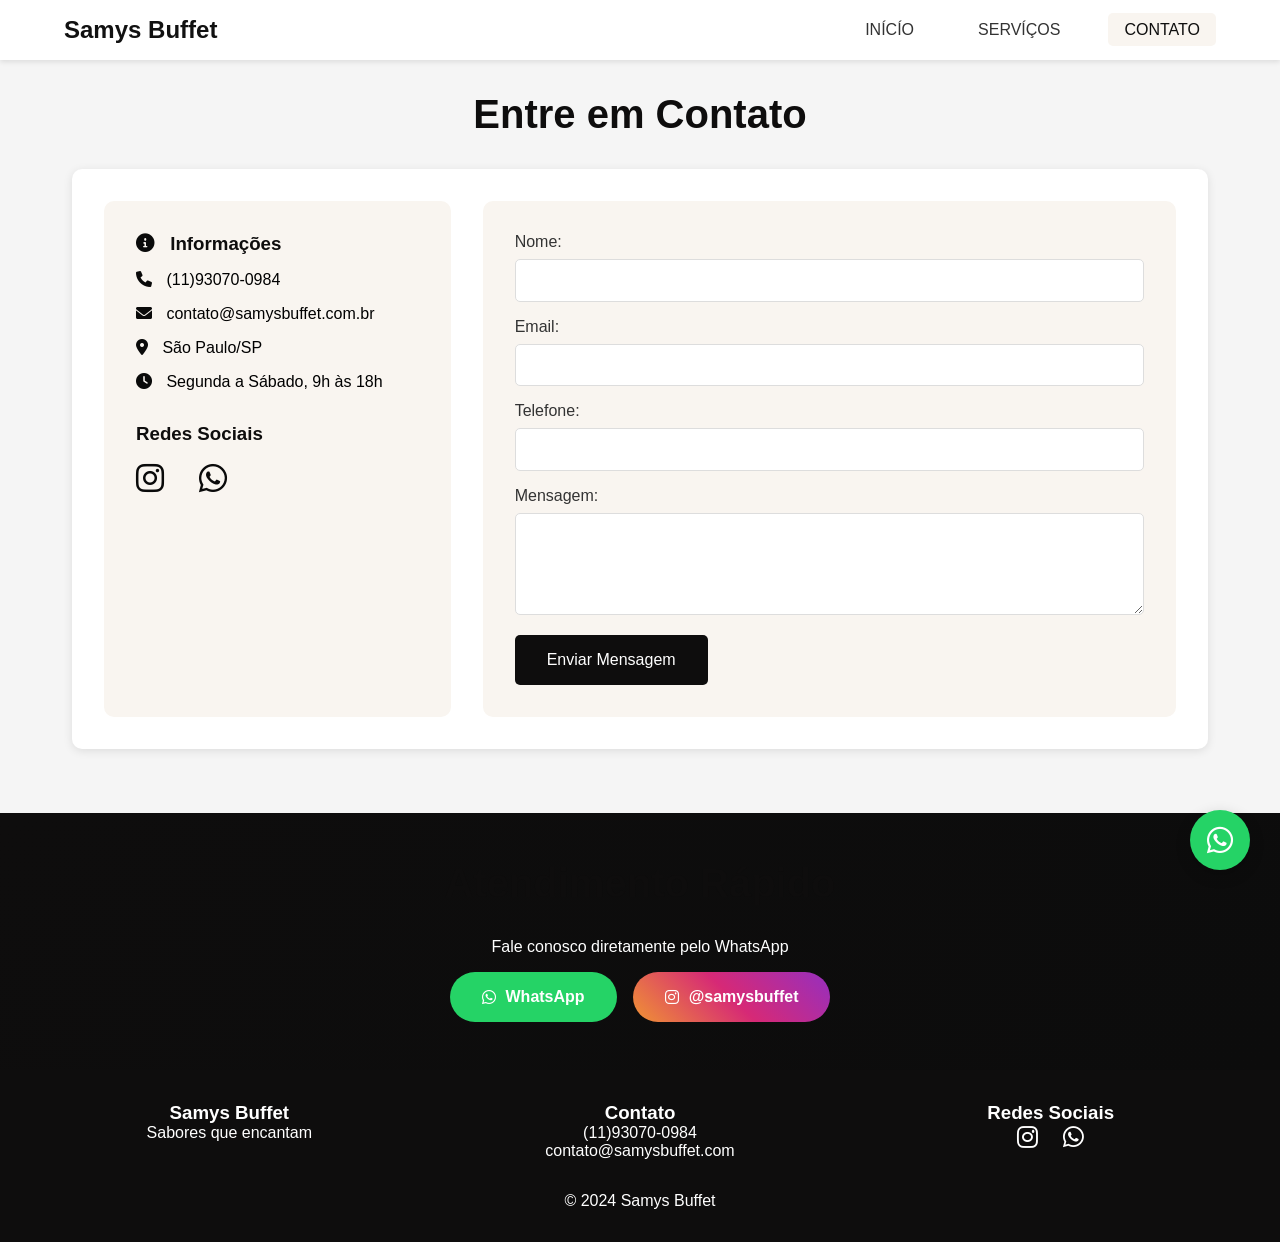
==== contato.html @ 35c90735 "Samys Buffet Eventos" ====
<!DOCTYPE html>
<html lang="pt-BR">
<head>
    <meta charset="UTF-8">
    <meta name="viewport" content="width=device-width, initial-scale=1.0">
    <title>Samys Buffet - Contato</title>
    <link rel="stylesheet" href="https://cdnjs.cloudflare.com/ajax/libs/font-awesome/6.0.0-beta3/css/all.min.css">
    <style>
        * {
            margin: 0;
            padding: 0;
            box-sizing: border-box;
        }

        body {
            font-family: Arial, sans-serif;
            background: #f5f5f5;
        }

        .navbar {
            background: white;
            padding: 1rem 5%;
            display: flex;
            justify-content: space-between;
            align-items: center;
            box-shadow: 0 2px 5px rgba(0,0,0,0.1);
        }

        .logo h1 {
            color: #111111;
        }

        .nav-links {
            display: flex;
            list-style: none;
            gap: 2rem;
        }

        .nav-links a {
            text-decoration: none;
            color: #333;
            padding: 0.5rem 1rem;
        }

        .nav-links a.active,
        .nav-links a:hover {
            color: #0f0f0f;
            background: #f9f5f0;
            border-radius: 5px;
        }

        .container {
            max-width: 1200px;
            margin: 0 auto;
            padding: 2rem;
        }

        h2 {
            text-align: center;
            color: #0e0d0d;
            font-size: 2.5rem;
            margin-bottom: 2rem;
        }

        .contact-content {
            display: grid;
            grid-template-columns: 1fr 2fr;
            gap: 2rem;
            background: white;
            padding: 2rem;
            border-radius: 10px;
            box-shadow: 0 2px 10px rgba(0,0,0,0.1);
        }

        .contact-info {
            background: #f9f5f0;
            padding: 2rem;
            border-radius: 10px;
        }

        .contact-info h3 {
            color: #0e0d0d;
            margin-bottom: 1rem;
        }

        .contact-info p {
            margin-bottom: 1rem;
        }

        .contact-info i {
            color: #0a0a0a;
            margin-right: 10px;
        }

        .contact-form {
            background: #f9f5f0;
            padding: 2rem;
            border-radius: 10px;
        }

        .form-group {
            margin-bottom: 1rem;
        }

        .form-group label {
            display: block;
            margin-bottom: 0.5rem;
            color: #333;
        }

        .form-group input,
        .form-group textarea {
            width: 100%;
            padding: 0.8rem;
            border: 1px solid #ddd;
            border-radius: 5px;
        }

        .btn-primary {
            background: #0e0d0d;
            color: white;
            padding: 1rem 2rem;
            border: none;
            border-radius: 5px;
            cursor: pointer;
            font-size: 1rem;
        }

        .btn-primary:hover {
            background: #0e0d0d;
        }

        .social-section {
            background: linear-gradient(135deg, #0e0d0d, #0c0c0c);
            color: white;
            padding: 3rem;
            text-align: center;
            margin-top: 2rem;
        }

        .social-buttons {
            display: flex;
            justify-content: center;
            gap: 1rem;
            margin-top: 1rem;
            flex-wrap: wrap;
        }

        .btn-social {
            display: inline-flex;
            align-items: center;
            gap: 10px;
            padding: 1rem 2rem;
            border-radius: 50px;
            text-decoration: none;
            font-weight: bold;
            color: white;
        }

        .btn-whatsapp { background: #25D366; }
        .btn-instagram { background: linear-gradient(45deg, #f09433, #d62976, #962fbf); }

        .whatsapp-float {
            position: fixed;
            bottom: 30px;
            right: 30px;
            background: #25D366;
            color: white;
            width: 60px;
            height: 60px;
            border-radius: 50%;
            display: flex;
            align-items: center;
            justify-content: center;
            font-size: 30px;
            text-decoration: none;
            box-shadow: 0 5px 15px rgba(0,0,0,0.2);
            z-index: 1000;
        }

        footer {
            background: #0e0d0d;
            color: white;
            padding: 2rem;
            text-align: center;
        }

        .footer-content {
            display: grid;
            grid-template-columns: repeat(auto-fit, minmax(200px, 1fr));
            gap: 2rem;
            max-width: 1200px;
            margin: 0 auto;
        }

        .footer-social a {
            color: white;
            font-size: 1.5rem;
            margin: 0 10px;
        }

        @media (max-width: 768px) {
            .navbar { flex-direction: column; }
            .nav-links { flex-wrap: wrap; justify-content: center; }
            .contact-content { grid-template-columns: 1fr; }
        }
    </style>
</head>
<body>
    <header>
        <nav class="navbar">
            <div class="logo">
                <h1>Samys Buffet</h1>
            </div>
            <ul class="nav-links">
                <li><a href="index.html">INÍCÍO</a></li>
                <li><a href="servicos.html">SERVÍÇOS</a></li>
                <li><a href="contato.html" class="active">CONTATO</a></li>
            </ul>
        </nav>
    </header>

    <main>
        <div class="container">
            <h2>Entre em Contato</h2>
            
            <div class="contact-content">
                <div class="contact-info">
                    <h3><i class="fas fa-info-circle"></i> Informações</h3>
                    <p><i class="fas fa-phone"></i> (11)93070-0984 </p>
                    <p><i class="fas fa-envelope"></i> contato@samysbuffet.com.br</p>
                    <p><i class="fas fa-map-marker-alt"></i> São Paulo/SP</p>
                    <p><i class="fas fa-clock"></i> Segunda a Sábado, 9h às 18h</p>
                    
                    <h3 style="margin-top: 2rem;">Redes Sociais</h3>
                    <div style="font-size: 2rem;">
                        <a href="https://instagram.com/samysbuffet" style="color: #0f0f0f; margin-right: 1rem;"><i class="fab fa-instagram"></i></a>
                        <a href="https://wa.me/5511930700984" style="color: #1b1b1a;"><i class="fab fa-whatsapp"></i></a>
                    </div>
                </div>
                
                <form class="contact-form" onsubmit="event.preventDefault(); alert('Mensagem enviada!'); this.reset();">
                    <div class="form-group">
                        <label for="name">Nome:</label>
                        <input type="text" id="name" required>
                    </div>
                    
                    <div class="form-group">
                        <label for="email">Email:</label>
                        <input type="email" id="email" required>
                    </div>
                    
                    <div class="form-group">
                        <label for="phone">Telefone:</label>
                        <input type="tel" id="phone">
                    </div>
                    
                    <div class="form-group">
                        <label for="message">Mensagem:</label>
                        <textarea id="message" rows="5" required></textarea>
                    </div>
                    
                    <button type="submit" class="btn-primary">Enviar Mensagem</button>
                </form>
            </div>
        </div>

        <section class="social-section">
            <h2>Atendimento Rápido</h2>
            <p>Fale conosco diretamente pelo WhatsApp</p>
            <div class="social-buttons">
                <a href="https://wa.me/55119930700984" class="btn-social btn-whatsapp" target="_blank">
                    <i class="fab fa-whatsapp"></i> WhatsApp
                </a>
                <a href="https://instagram.com/samysbuffet" class="btn-social btn-instagram" target="_blank">
                    <i class="fab fa-instagram"></i> @samysbuffet
                </a>
            </div>
        </section>

        <a href="https://wa.me/55119930700984" class="whatsapp-float" target="_blank">
            <i class="fab fa-whatsapp"></i>
        </a>
    </main>

    <footer>
        <div class="footer-content">
            <div>
                <h3>Samys Buffet</h3>
                <p>Sabores que encantam</p>
            </div>
            <div>
                <h3>Contato</h3>
                <p>(11)93070-0984 </p>
                <p>contato@samysbuffet.com</p>
            </div>
            <div>
                <h3>Redes Sociais</h3>
                <div class="footer-social">
                    <a href="https://instagram.com/samysbuffet"><i class="fab fa-instagram"></i></a>
                    <a href="https://wa.me/55119930700984"><i class="fab fa-whatsapp"></i></a>
                </div>
            </div>
        </div>
        <p style="margin-top: 2rem;">&copy; 2024 Samys Buffet</p>
    </footer>
</body>
</html>
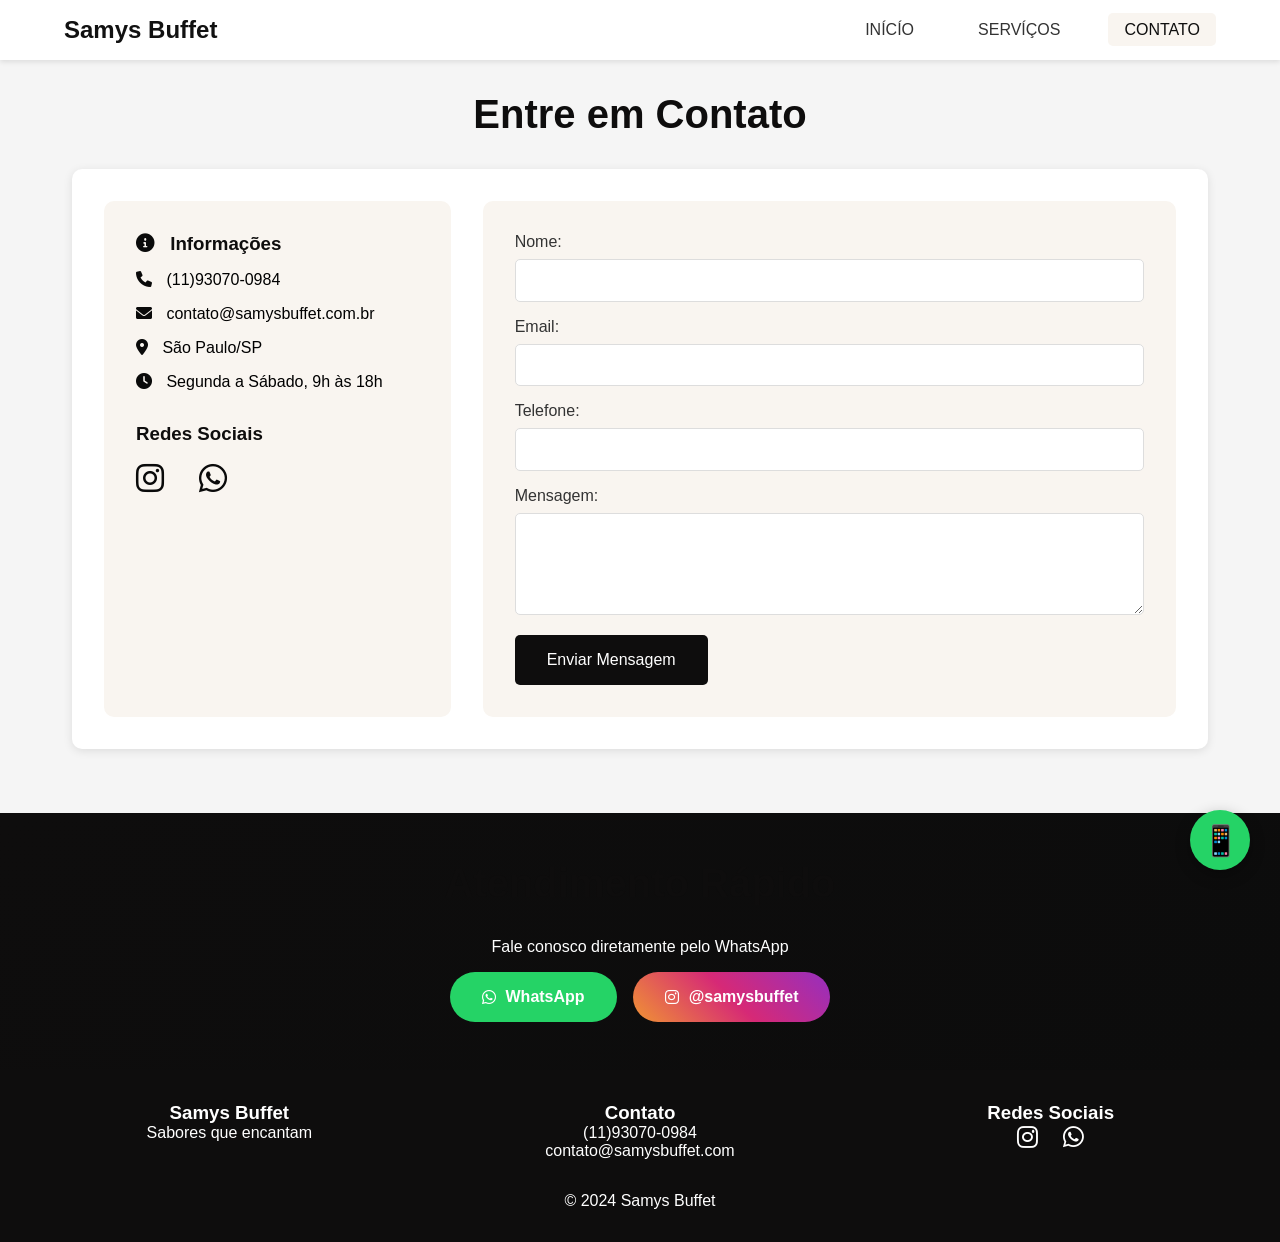
==== commit 16527c20: "reparando telefone" ====
--- a/contato.html
+++ b/contato.html
@@ -277,10 +277,12 @@
                 </a>
             </div>
         </section>
-
-        <a href="https://wa.me/55119930700984" class="whatsapp-float" target="_blank">
-            <i class="fab fa-whatsapp"></i>
-        </a>
+<!-- WHATSAPP FLOAT - CORRETO -->
+<a href="https://wa.me/5511930700984?text=Olá!%20Gostaria%20de%20informações%20sobre%20o%20buffet" 
+   style="position: fixed; bottom: 30px; right: 30px; background-color: #25D366; color: white; width: 60px; height: 60px; border-radius: 50%; display: flex; align-items: center; justify-content: center; font-size: 30px; text-decoration: none; box-shadow: 0 5px 15px rgba(0,0,0,0.3); z-index: 1000;" 
+   target="_blank">
+    📱
+</a>
     </main>
 
     <footer>
@@ -298,7 +300,7 @@
                 <h3>Redes Sociais</h3>
                 <div class="footer-social">
                     <a href="https://instagram.com/samysbuffet"><i class="fab fa-instagram"></i></a>
-                    <a href="https://wa.me/55119930700984"><i class="fab fa-whatsapp"></i></a>
+                    <a href="https://wa.me/5511930700984"><i class="fab fa-whatsapp"></i></a>
                 </div>
             </div>
         </div>
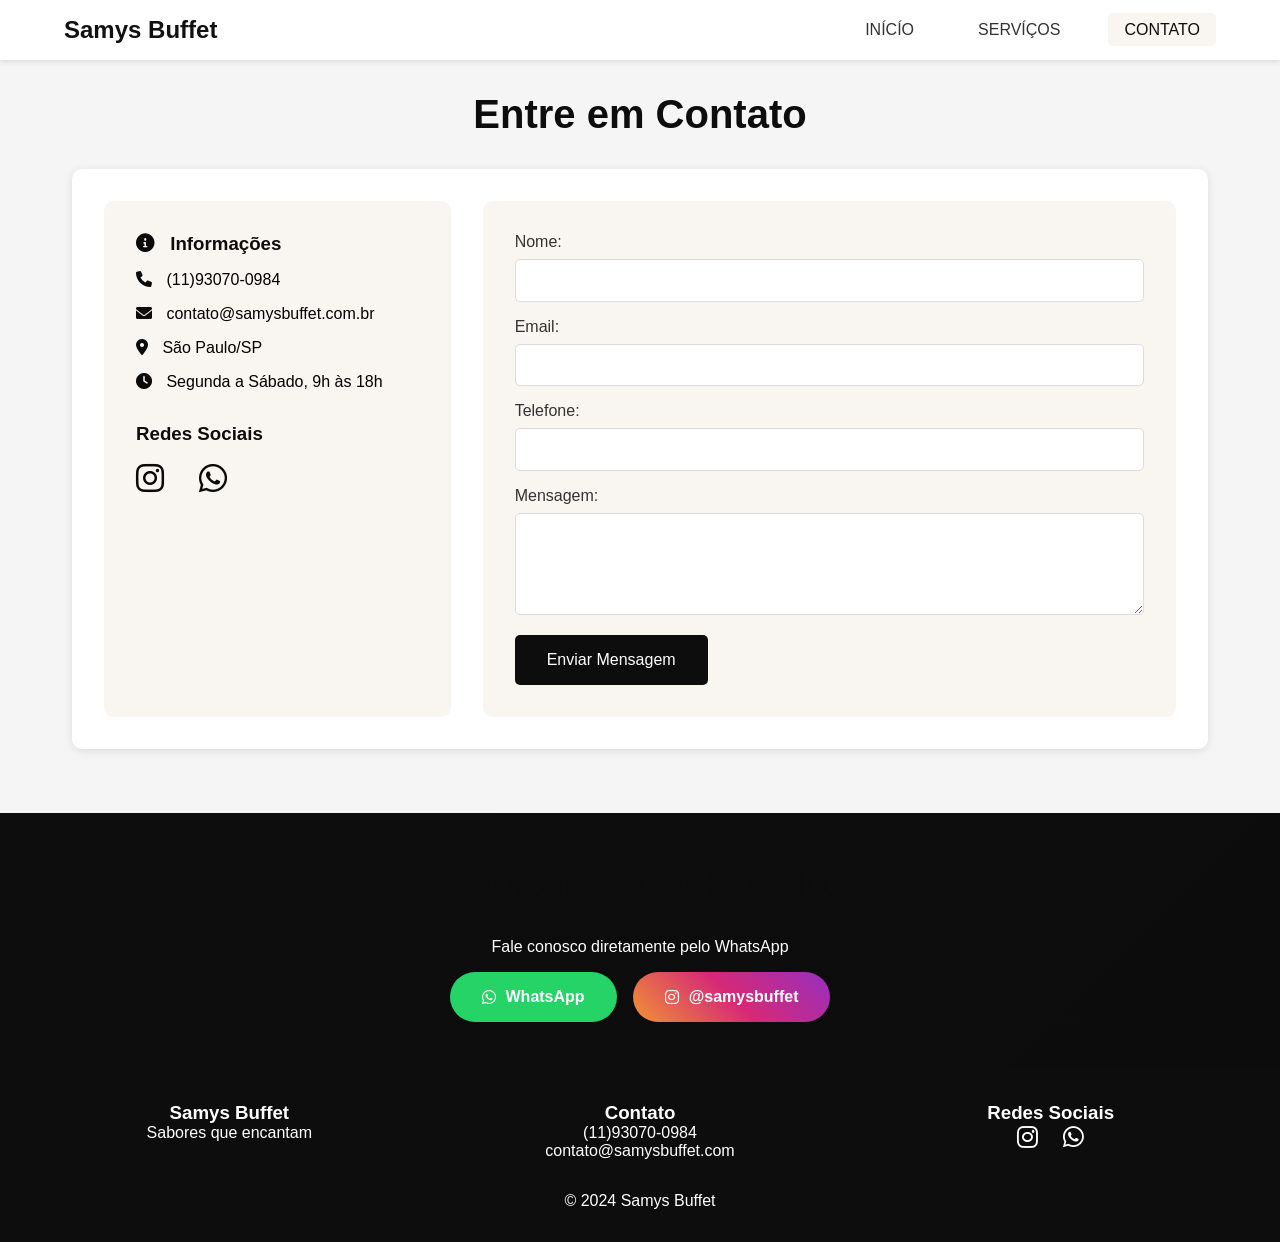
==== commit d978298a: "ajustes nos botões contatos" ====
--- a/contato.html
+++ b/contato.html
@@ -269,7 +269,7 @@
             <h2>Atendimento Rápido</h2>
             <p>Fale conosco diretamente pelo WhatsApp</p>
             <div class="social-buttons">
-                <a href="https://wa.me/55119930700984" class="btn-social btn-whatsapp" target="_blank">
+                <a href="https://wa.me/5511930700984" class="btn-social btn-whatsapp" target="_blank">
                     <i class="fab fa-whatsapp"></i> WhatsApp
                 </a>
                 <a href="https://instagram.com/samysbuffet" class="btn-social btn-instagram" target="_blank">
@@ -277,12 +277,6 @@
                 </a>
             </div>
         </section>
-<!-- WHATSAPP FLOAT - CORRETO -->
-<a href="https://wa.me/5511930700984?text=Olá!%20Gostaria%20de%20informações%20sobre%20o%20buffet" 
-   style="position: fixed; bottom: 30px; right: 30px; background-color: #25D366; color: white; width: 60px; height: 60px; border-radius: 50%; display: flex; align-items: center; justify-content: center; font-size: 30px; text-decoration: none; box-shadow: 0 5px 15px rgba(0,0,0,0.3); z-index: 1000;" 
-   target="_blank">
-    📱
-</a>
     </main>
 
     <footer>
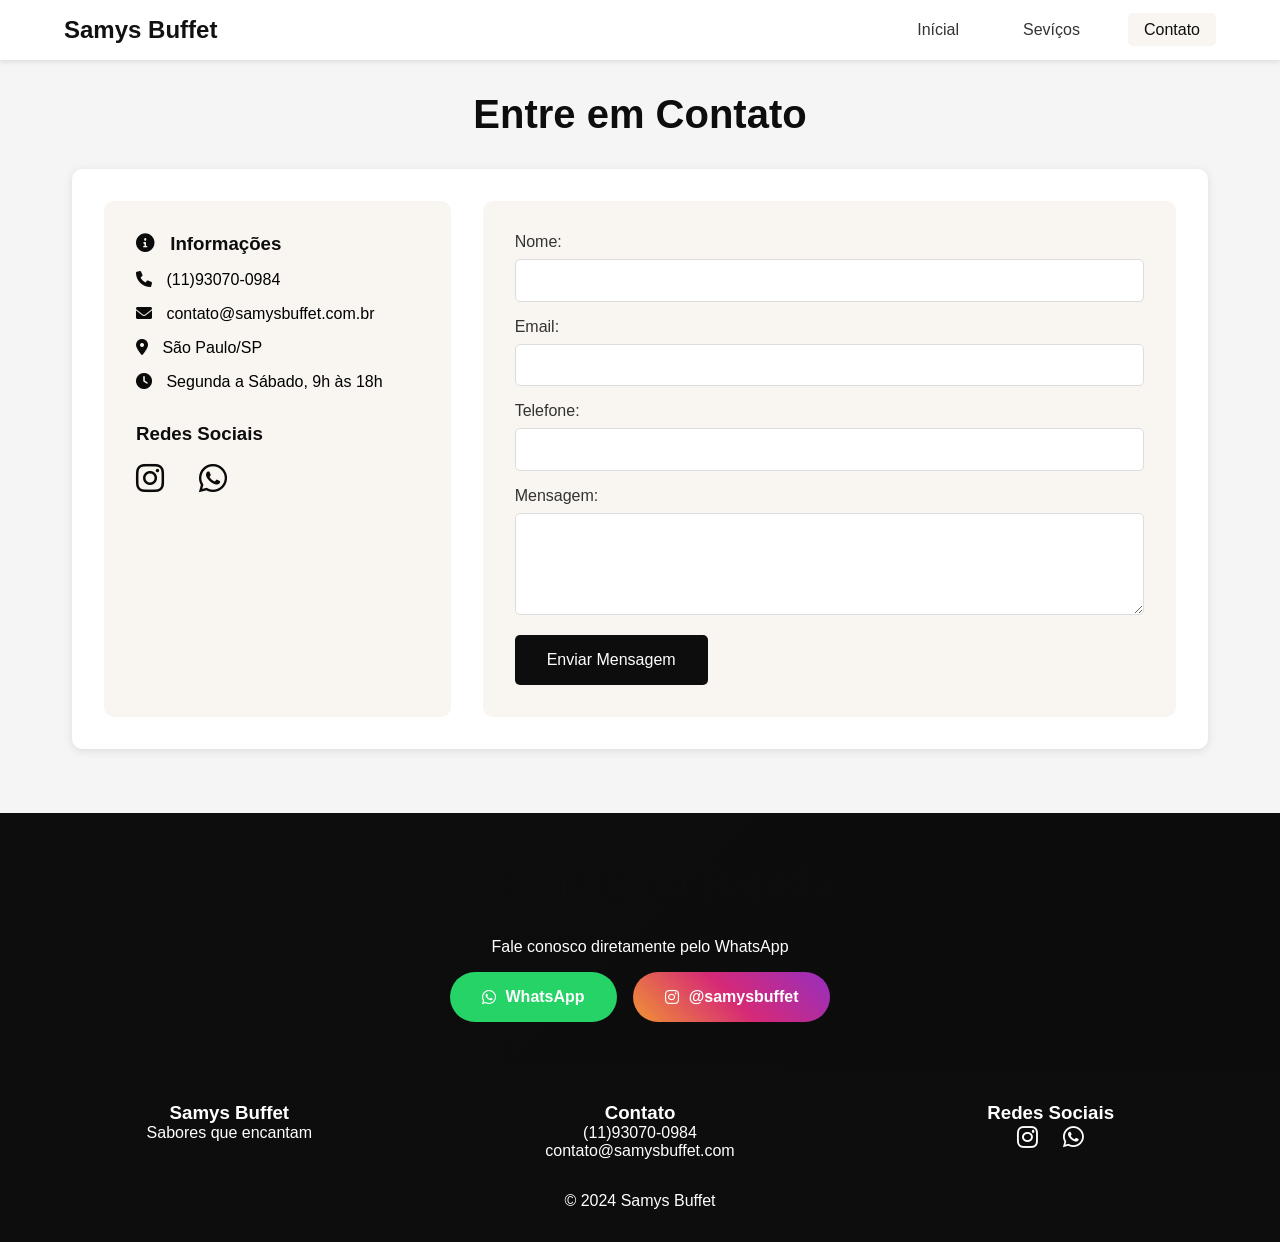
==== commit 9c8e884c: "Ajustando aerios" ====
--- a/contato.html
+++ b/contato.html
@@ -213,9 +213,9 @@
                 <h1>Samys Buffet</h1>
             </div>
             <ul class="nav-links">
-                <li><a href="index.html">INÍCÍO</a></li>
-                <li><a href="servicos.html">SERVÍÇOS</a></li>
-                <li><a href="contato.html" class="active">CONTATO</a></li>
+                <li><a href="index.html">Inícial</a></li>
+                <li><a href="servicos.html">Sevíços</a></li>
+                <li><a href="contato.html" class="active">Contato</a></li>
             </ul>
         </nav>
     </header>
